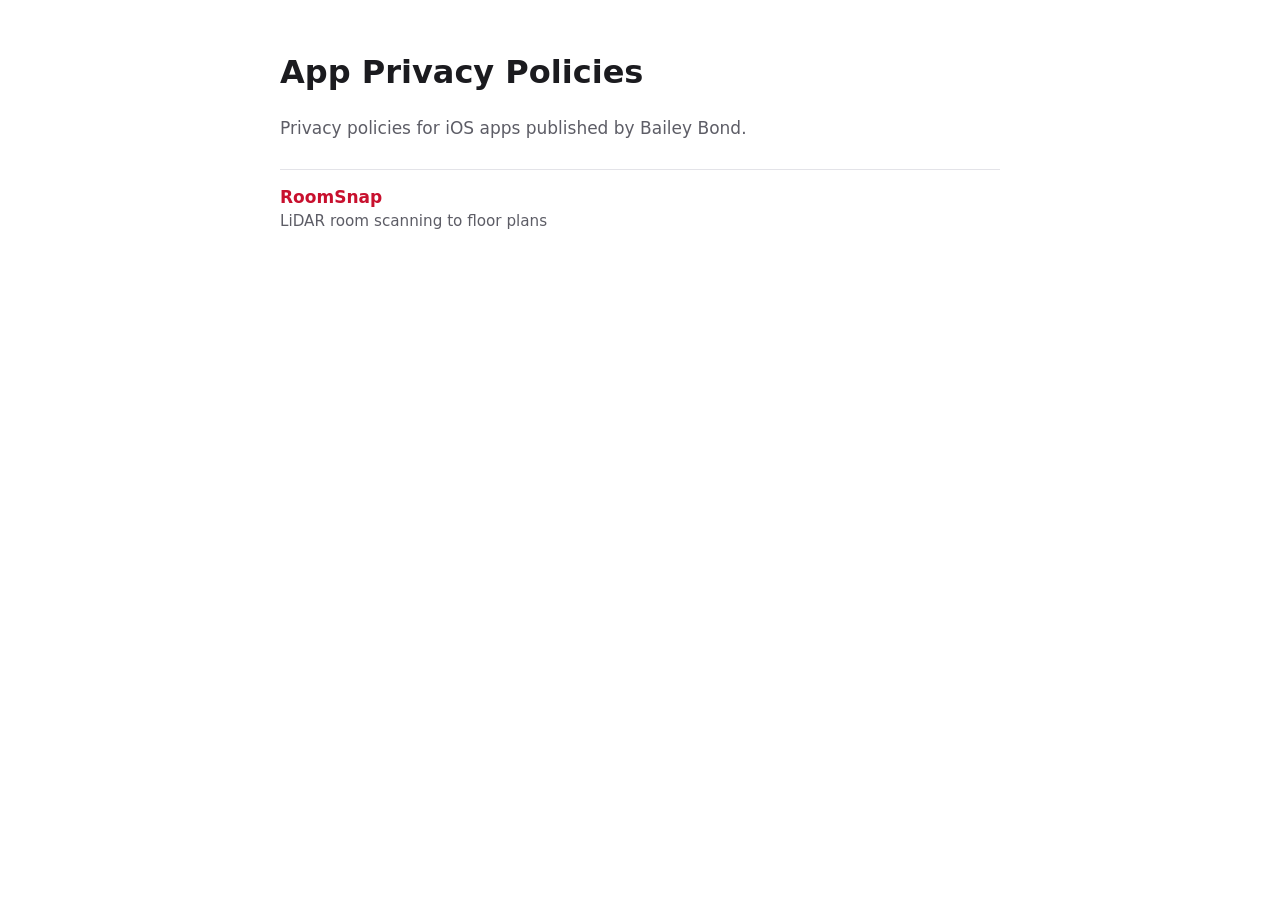
==== index.html @ c3aa6836 "Add RoomSnap privacy policy and an index of app policies Co-Authored-By: Claude Fable 5.2 <noreply@a" ====
<!doctype html>
<html lang="en">
<head>
  <meta charset="UTF-8" />
  <meta name="viewport" content="width=device-width, initial-scale=1.0" />
  <meta name="color-scheme" content="light dark" />
  <title>App Privacy Policies</title>
  <style>
    :root { --fg: #1b1b1f; --muted: #5d5d66; --bg: #ffffff; --rule: #e3e3e8; --accent: #c8102e; }
    @media (prefers-color-scheme: dark) {
      :root { --fg: #ececf1; --muted: #a2a2ad; --bg: #141418; --rule: #2a2a31; }
    }
    body { margin: 0; background: var(--bg); color: var(--fg);
      font: 17px/1.55 -apple-system, system-ui, sans-serif; }
    main { max-width: 720px; margin: 0 auto; padding: 48px 20px 80px; }
    h1 { font-size: 2rem; margin: 0 0 8px; }
    p { color: var(--muted); }
    ul { list-style: none; padding: 0; margin: 28px 0 0; }
    li { padding: 14px 0; border-top: 1px solid var(--rule); }
    a { color: var(--accent); font-weight: 600; text-decoration: none; }
    a:hover { text-decoration: underline; }
    span { color: var(--muted); display: block; font-size: 0.95rem; }
  </style>
</head>
<body>
<main>
  <h1>App Privacy Policies</h1>
  <p>Privacy policies for iOS apps published by Bailey Bond.</p>
  <ul>
    <li><a href="roomsnap/">RoomSnap</a><span>LiDAR room scanning to floor plans</span></li>
  </ul>
</main>
</body>
</html>
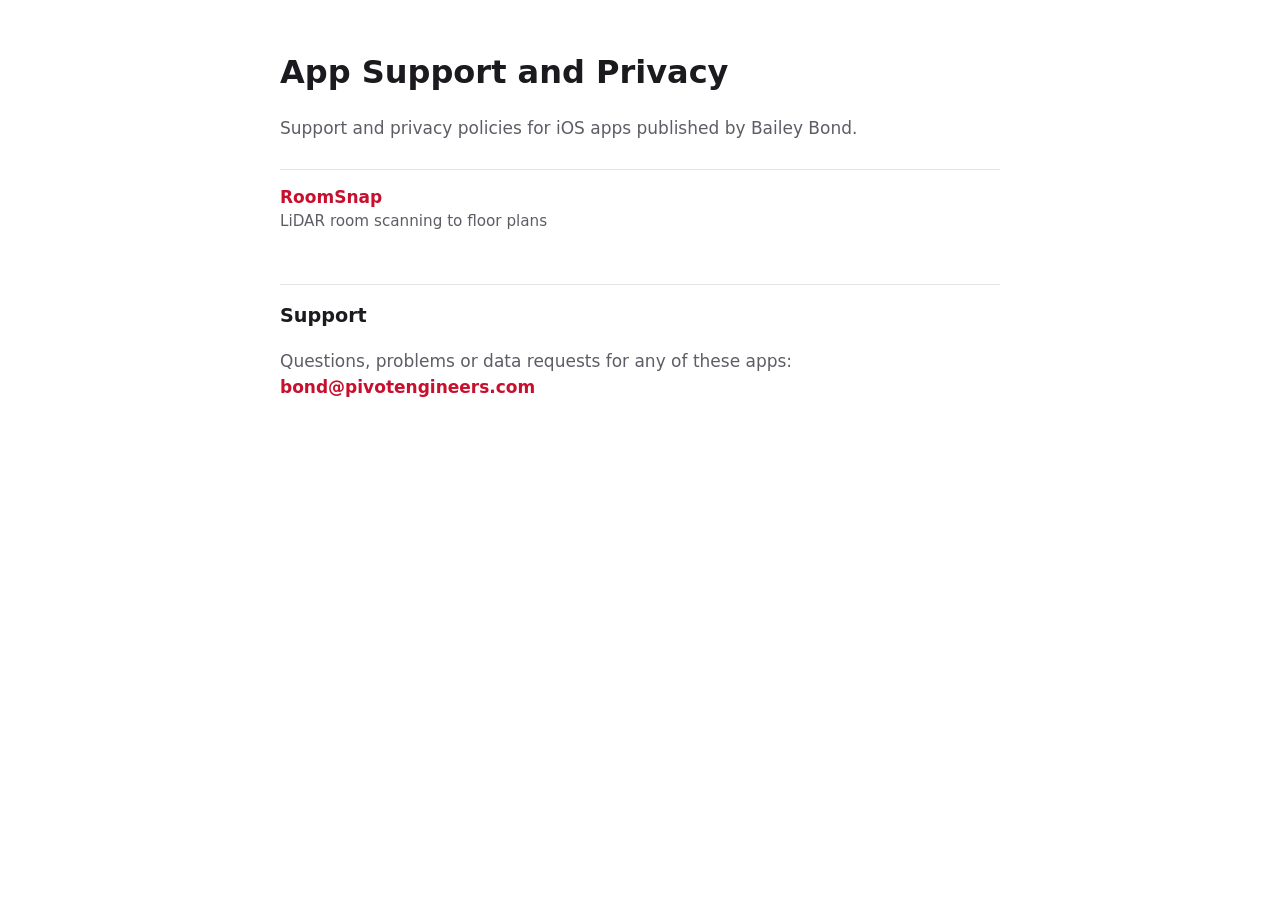
==== commit 2c61906a: "Add a contact email to the RoomSnap policy and a support section to the index Co-Authored-By: Claude" ====
--- a/index.html
+++ b/index.html
@@ -4,7 +4,7 @@
   <meta charset="UTF-8" />
   <meta name="viewport" content="width=device-width, initial-scale=1.0" />
   <meta name="color-scheme" content="light dark" />
-  <title>App Privacy Policies</title>
+  <title>App Support and Privacy</title>
   <style>
     :root { --fg: #1b1b1f; --muted: #5d5d66; --bg: #ffffff; --rule: #e3e3e8; --accent: #c8102e; }
     @media (prefers-color-scheme: dark) {
@@ -14,6 +14,7 @@
       font: 17px/1.55 -apple-system, system-ui, sans-serif; }
     main { max-width: 720px; margin: 0 auto; padding: 48px 20px 80px; }
     h1 { font-size: 2rem; margin: 0 0 8px; }
+    h2 { font-size: 1.2rem; margin: 36px 0 8px; padding-top: 16px; border-top: 1px solid var(--rule); }
     p { color: var(--muted); }
     ul { list-style: none; padding: 0; margin: 28px 0 0; }
     li { padding: 14px 0; border-top: 1px solid var(--rule); }
@@ -24,11 +25,13 @@
 </head>
 <body>
 <main>
-  <h1>App Privacy Policies</h1>
-  <p>Privacy policies for iOS apps published by Bailey Bond.</p>
+  <h1>App Support and Privacy</h1>
+  <p>Support and privacy policies for iOS apps published by Bailey Bond.</p>
   <ul>
     <li><a href="roomsnap/">RoomSnap</a><span>LiDAR room scanning to floor plans</span></li>
   </ul>
+  <h2>Support</h2>
+  <p>Questions, problems or data requests for any of these apps: <a href="mailto:bond@pivotengineers.com">bond@pivotengineers.com</a></p>
 </main>
 </body>
 </html>
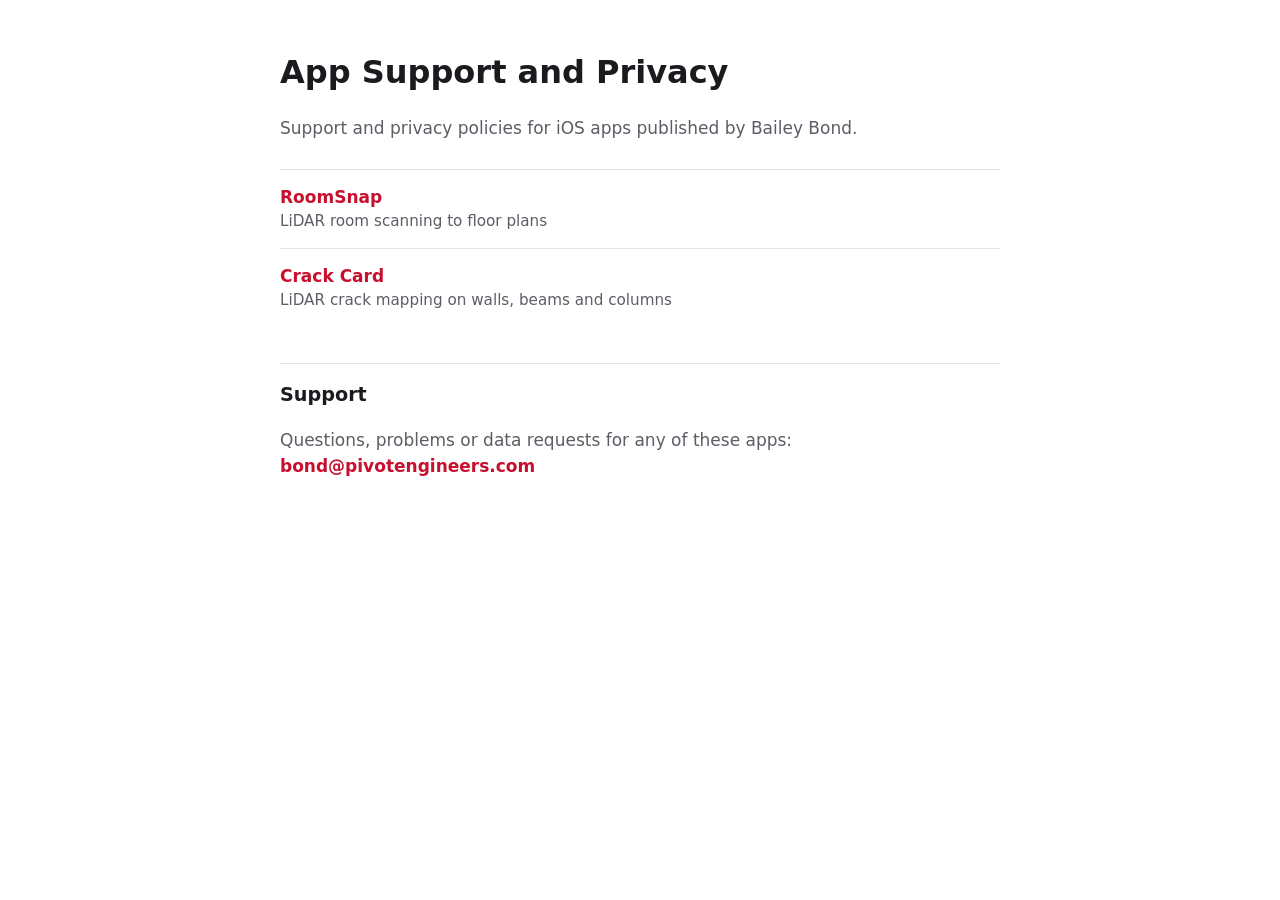
==== commit ed8d5719: "Add the Crack Card privacy policy and list it on the index" ====
--- a/index.html
+++ b/index.html
@@ -29,6 +29,7 @@
   <p>Support and privacy policies for iOS apps published by Bailey Bond.</p>
   <ul>
     <li><a href="roomsnap/">RoomSnap</a><span>LiDAR room scanning to floor plans</span></li>
+    <li><a href="crackcard/">Crack Card</a><span>LiDAR crack mapping on walls, beams and columns</span></li>
   </ul>
   <h2>Support</h2>
   <p>Questions, problems or data requests for any of these apps: <a href="mailto:bond@pivotengineers.com">bond@pivotengineers.com</a></p>
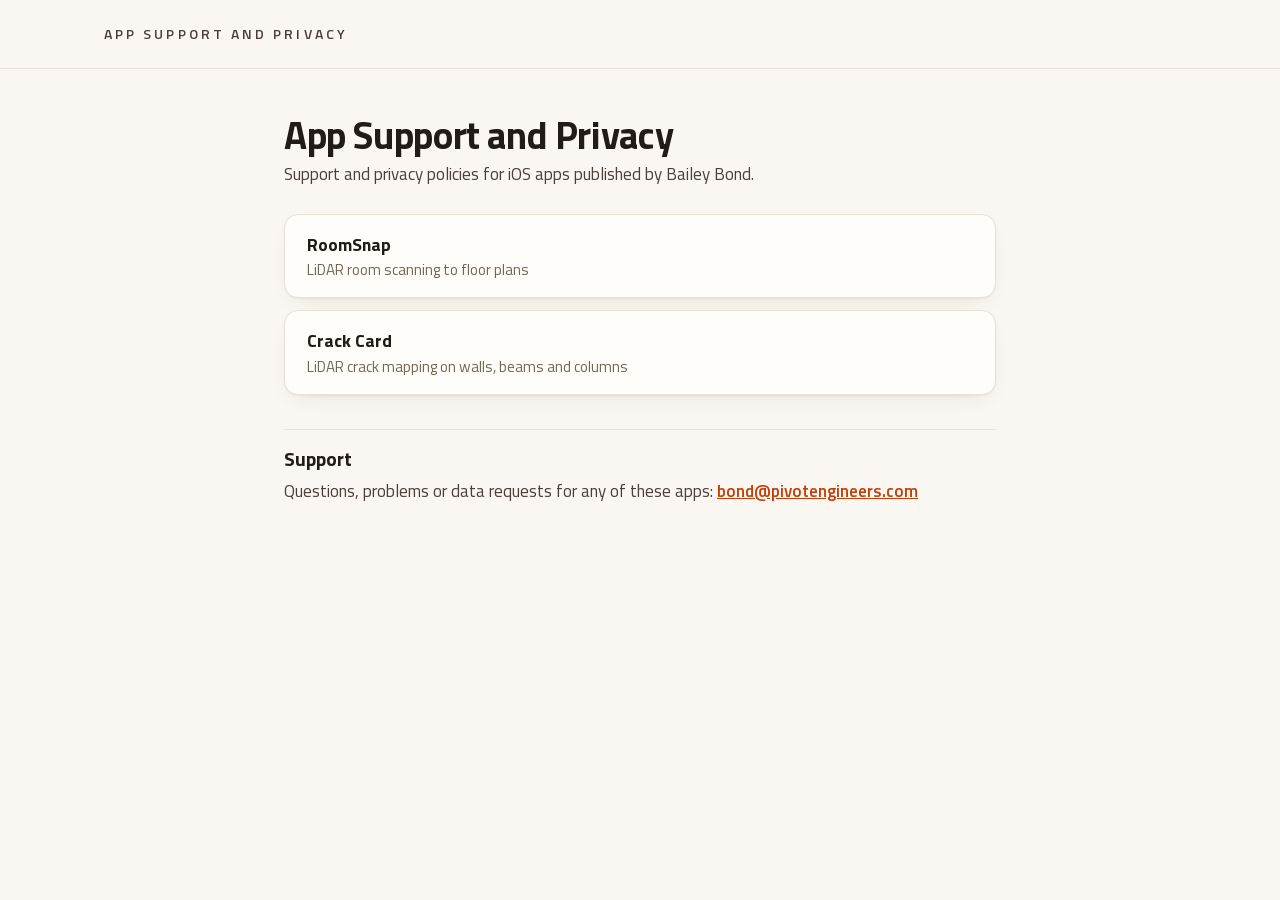
==== commit 0d696c0e: "Restyle the support and privacy pages in the Pivot tools look Shared stylesheet, self-hosted Titilli" ====
--- a/index.html
+++ b/index.html
@@ -3,33 +3,22 @@
 <head>
   <meta charset="UTF-8" />
   <meta name="viewport" content="width=device-width, initial-scale=1.0" />
-  <meta name="color-scheme" content="light dark" />
   <title>App Support and Privacy</title>
-  <style>
-    :root { --fg: #1b1b1f; --muted: #5d5d66; --bg: #ffffff; --rule: #e3e3e8; --accent: #c8102e; }
-    @media (prefers-color-scheme: dark) {
-      :root { --fg: #ececf1; --muted: #a2a2ad; --bg: #141418; --rule: #2a2a31; }
-    }
-    body { margin: 0; background: var(--bg); color: var(--fg);
-      font: 17px/1.55 -apple-system, system-ui, sans-serif; }
-    main { max-width: 720px; margin: 0 auto; padding: 48px 20px 80px; }
-    h1 { font-size: 2rem; margin: 0 0 8px; }
-    h2 { font-size: 1.2rem; margin: 36px 0 8px; padding-top: 16px; border-top: 1px solid var(--rule); }
-    p { color: var(--muted); }
-    ul { list-style: none; padding: 0; margin: 28px 0 0; }
-    li { padding: 14px 0; border-top: 1px solid var(--rule); }
-    a { color: var(--accent); font-weight: 600; text-decoration: none; }
-    a:hover { text-decoration: underline; }
-    span { color: var(--muted); display: block; font-size: 0.95rem; }
-  </style>
+  <link rel="stylesheet" href="assets/pivot-base.css" />
+  <link rel="stylesheet" href="assets/policy.css" />
 </head>
 <body>
-<main>
+<header class="top">
+  <div class="wrap top-inner">
+    <a class="brand" href="./"><span class="brand-text">App support and privacy</span></a>
+  </div>
+</header>
+<main class="doc">
   <h1>App Support and Privacy</h1>
   <p>Support and privacy policies for iOS apps published by Bailey Bond.</p>
-  <ul>
-    <li><a href="roomsnap/">RoomSnap</a><span>LiDAR room scanning to floor plans</span></li>
-    <li><a href="crackcard/">Crack Card</a><span>LiDAR crack mapping on walls, beams and columns</span></li>
+  <ul class="apps">
+    <li><a href="roomsnap/"><b>RoomSnap</b><span>LiDAR room scanning to floor plans</span></a></li>
+    <li><a href="crackcard/"><b>Crack Card</b><span>LiDAR crack mapping on walls, beams and columns</span></a></li>
   </ul>
   <h2>Support</h2>
   <p>Questions, problems or data requests for any of these apps: <a href="mailto:bond@pivotengineers.com">bond@pivotengineers.com</a></p>
--- a/assets/pivot-base.css
+++ b/assets/pivot-base.css
@@ -0,0 +1,149 @@
+/* Pivot tools: shared tokens and base components.
+   Source of truth for the look of every Pivot in-house web app. The hub
+   (pivot-hub/site/styles.css) is the reference implementation; this file is the
+   portable subset. Copy it into a project as-is, then add app-specific rules in a
+   second file. Do not rename or re-value tokens per app.
+
+   Font files live next to this file in fonts/. Adjust the three url() paths to
+   wherever the project serves them from. */
+
+@font-face { font-family: "Titillium Web"; font-style: normal; font-weight: 400; font-display: swap; src: url("fonts/titillium-400.woff2") format("woff2"); }
+@font-face { font-family: "Titillium Web"; font-style: normal; font-weight: 600; font-display: swap; src: url("fonts/titillium-600.woff2") format("woff2"); }
+@font-face { font-family: "Titillium Web"; font-style: normal; font-weight: 700; font-display: swap; src: url("fonts/titillium-700.woff2") format("woff2"); }
+
+:root {
+  /* warm neutrals */
+  --bg: #faf7f2;          /* page */
+  --bg-2: #f3eee6;        /* wells, table heads, hover fills */
+  --panel: #fffdf9;       /* cards, inputs */
+  --line: #e9e1d6;        /* hairlines */
+  --line-2: #d9cfc0;      /* stronger borders, dividers */
+  --ink: #221c17;         /* text */
+  --ink-2: #4a4038;       /* secondary text */
+  --muted: #74675a;       /* captions, labels (4.9:1 on --bg) */
+  /* brand */
+  --orange: #e8500f;      /* primary action fill, accents */
+  --orange-deep: #c43f08; /* links, hover, text-on-light */
+  --amber: #ffb400;       /* highlight only, never text */
+  --orange-tint: #fdeee5; /* tinted wells, row hover */
+  /* status */
+  --s-live: #5d6b2a;  --s-live-bg: #eef0dc;
+  --s-warn: #9a5a0a;  --s-warn-bg: #fdf1dc;
+  --s-int: #8a3b1b;   --s-int-bg: #f9e6dd;
+  --s-off: #74675a;   --s-off-bg: #efeae2;
+  --danger: #a3301a;  --danger-bg: #fbeee9;  --danger-line: #e8c3b6;
+  /* shape */
+  --radius: 14px;         /* cards, panels */
+  --radius-lg: 22px;      /* hero, sign-in card, feature bands */
+  --radius-sm: 10px;      /* inputs, wells */
+  --shadow: 0 1px 2px rgba(60, 40, 20, .05), 0 8px 24px -12px rgba(60, 40, 20, .18);
+  --shadow-hover: 0 2px 4px rgba(60, 40, 20, .06), 0 16px 32px -14px rgba(60, 40, 20, .28);
+  --font: "Titillium Web", -apple-system, BlinkMacSystemFont, "Segoe UI", Helvetica, Arial, sans-serif;
+  --mono: ui-monospace, "SF Mono", Menlo, Consolas, monospace;
+  color-scheme: light;
+}
+
+* { box-sizing: border-box; }
+html { scroll-padding-top: 80px; }
+body {
+  margin: 0;
+  font: 17px/1.55 var(--font);
+  color: var(--ink);
+  background: var(--bg);
+  -webkit-font-smoothing: antialiased;
+}
+a { color: var(--orange-deep); }
+h1, h2, h3 { margin: 0 0 .4rem; line-height: 1.15; }
+h1 { font-size: clamp(1.7rem, 3.5vw, 2.4rem); font-weight: 700; letter-spacing: -.01em; }
+h2 { font-size: .95rem; text-transform: uppercase; letter-spacing: .22em; font-weight: 700; color: var(--ink-2); }
+h3 { font-size: 1.25rem; font-weight: 700; }
+p { margin: 0 0 .75rem; }
+button, input, select, textarea { font: inherit; color: inherit; }
+[hidden] { display: none !important; }
+:focus-visible { outline: 2px solid var(--orange); outline-offset: 2px; border-radius: 4px; }
+.wrap { max-width: 1120px; margin: 0 auto; padding: 0 24px; }
+.subtle { color: var(--muted); }
+.small { font-size: .9rem; }
+.mono { font-family: var(--mono); font-size: .92em; }
+
+/* header: logo, divider, app name, then the signed-in pill on the right */
+.top { position: sticky; top: 0; z-index: 10; background: rgba(250, 247, 242, .85); backdrop-filter: blur(12px); -webkit-backdrop-filter: blur(12px); border-bottom: 1px solid var(--line); }
+.top-inner { display: flex; align-items: center; gap: 24px; height: 68px; }
+.brand { display: inline-flex; align-items: center; gap: 14px; color: var(--ink); text-decoration: none; }
+.brand img { height: 38px; width: auto; display: block; }
+.brand-divider { width: 1px; height: 26px; background: var(--line-2); }
+.brand-text { font-size: 14px; text-transform: uppercase; letter-spacing: .22em; color: var(--muted); font-weight: 600; white-space: nowrap; }
+.top-right { margin-left: auto; display: flex; align-items: center; gap: 12px; }
+.who { display: inline-flex; align-items: center; gap: 8px; font-size: 13px; color: var(--muted); white-space: nowrap; padding: 4px 12px; border: 1px solid var(--line); border-radius: 999px; background: var(--panel); }
+
+/* buttons: pill, orange primary; one primary per view */
+.btn {
+  display: inline-flex; align-items: center; gap: 8px; background: var(--orange); color: #fff; text-decoration: none; font-weight: 700;
+  font-size: .9rem; padding: 8px 16px; border: 1.5px solid transparent; border-radius: 999px; white-space: nowrap; letter-spacing: .01em; cursor: pointer;
+  transition: background .15s ease, transform .15s ease, border-color .15s ease;
+}
+.btn:hover { background: var(--orange-deep); transform: translateY(-1px); text-decoration: none; }
+.btn.secondary { background: transparent; color: var(--ink); border-color: var(--line-2); }
+.btn.secondary:hover { background: var(--panel); border-color: var(--ink); }
+.btn.ghost { background: transparent; color: var(--ink-2); }
+.btn.ghost:hover { background: var(--bg-2); color: var(--ink); transform: none; }
+.btn.small { padding: 5px 12px; font-size: 13px; }
+/* last, so it wins over the variants above */
+.btn:disabled, .btn.disabled, .btn.secondary:disabled, .btn.secondary.disabled, .btn.ghost:disabled, .btn.ghost.disabled { background: var(--bg-2); color: var(--muted); border-color: transparent; pointer-events: none; cursor: default; transform: none; }
+
+/* surfaces */
+.card, .panel { background: var(--panel); border: 1px solid var(--line); border-radius: var(--radius); box-shadow: var(--shadow); }
+.card { padding: 22px 24px 20px; }
+.card.lift { transition: transform .18s ease, box-shadow .18s ease, border-color .18s ease; }
+.card.lift:hover { transform: translateY(-3px); box-shadow: var(--shadow-hover); border-color: var(--line-2); }
+.well { background: var(--bg-2); border-radius: var(--radius-sm); padding: 10px 12px; }
+.kind { font-size: 11.5px; text-transform: uppercase; letter-spacing: .14em; color: var(--muted); font-weight: 700; }
+
+/* status pills */
+.status { display: inline-block; font-size: 12px; font-weight: 700; padding: 3px 11px; border-radius: 999px; letter-spacing: .02em; }
+.status[data-s="live"], .status[data-s="pilot"], .status[data-s="ok"] { color: var(--s-live); background: var(--s-live-bg); }
+.status[data-s="review"], .status[data-s="building"], .status[data-s="warn"] { color: var(--s-warn); background: var(--s-warn-bg); }
+.status[data-s="internal"] { color: var(--s-int); background: var(--s-int-bg); }
+.status[data-s="parked"], .status[data-s="off"] { color: var(--s-off); background: var(--s-off-bg); }
+
+/* notices */
+.notice { padding: 14px 18px; border-radius: var(--radius); background: var(--panel); color: var(--ink-2); border: 1px solid var(--line); }
+.notice.error { color: var(--danger); border-color: var(--danger-line); background: var(--danger-bg); }
+
+/* form fields */
+label.field, .field > label { display: block; font-size: 11.5px; text-transform: uppercase; letter-spacing: .12em; color: var(--muted); font-weight: 700; margin-bottom: 4px; }
+input[type="text"], input[type="email"], input[type="search"], input[type="number"], select, textarea {
+  width: 100%; padding: 9px 12px; background: var(--panel); border: 1.5px solid var(--line-2); border-radius: var(--radius-sm);
+}
+input:focus, select:focus, textarea:focus { outline: none; border-color: var(--orange); box-shadow: 0 0 0 3px var(--orange-tint); }
+
+/* tables */
+.table-wrap { overflow-x: auto; border: 1px solid var(--line); border-radius: var(--radius); background: var(--panel); box-shadow: var(--shadow); }
+table.data { width: 100%; border-collapse: collapse; font-size: .95rem; }
+table.data th, table.data td { padding: 10px 14px; text-align: left; border-bottom: 1px solid var(--line); vertical-align: top; }
+table.data th { font-size: 11.5px; text-transform: uppercase; letter-spacing: .12em; color: var(--muted); font-weight: 700; background: var(--bg-2); }
+table.data tbody tr:last-child td { border-bottom: 0; }
+table.data tbody tr:hover td { background: var(--orange-tint); }
+
+/* progress and spinner */
+.progress { height: 6px; background: var(--line); border-radius: 3px; overflow: hidden; }
+.progress > div { height: 100%; width: 0; background: var(--orange); transition: width .6s; }
+.spinner { width: 18px; height: 18px; border-radius: 50%; border: 2px solid var(--line-2); border-top-color: var(--orange); animation: pivot-spin .8s linear infinite; flex: none; }
+@keyframes pivot-spin { to { transform: rotate(360deg); } }
+
+/* sign-in screen */
+.signin { min-height: 100vh; display: grid; place-items: center; padding: 24px; background: linear-gradient(160deg, var(--bg) 40%, var(--orange-tint)); }
+.signin-card { width: min(440px, 100%); padding: 40px 36px; border: 1px solid var(--line); border-radius: var(--radius-lg); background: var(--panel); box-shadow: var(--shadow); text-align: center; display: grid; gap: 20px; justify-items: center; }
+.signin-card img { height: 48px; width: auto; }
+
+/* footer */
+.foot { border-top: 1px solid var(--line); margin-top: 24px; padding: 24px 0 40px; color: var(--muted); font-size: .85rem; }
+
+@media (max-width: 760px) {
+  .wrap { padding: 0 16px; }
+  .top-inner { gap: 12px; }
+  .brand-text, .brand-divider { display: none; }
+}
+@media (prefers-reduced-motion: reduce) {
+  * { transition: none !important; animation-duration: .01ms !important; }
+}
--- a/assets/policy.css
+++ b/assets/policy.css
@@ -0,0 +1,21 @@
+/* Support and privacy pages: page rules on top of pivot-base.css (the Pivot tools look). */
+.top .brand-text { color: var(--ink-2); }
+.top .brand-text b { color: var(--orange-deep); font-weight: 700; }
+main.doc { max-width: 760px; margin: 0 auto; padding: 44px 24px 72px; }
+main.doc h1 { margin-bottom: 4px; }
+main.doc h2 { font-size: 1.2rem; text-transform: none; letter-spacing: 0; color: var(--ink); margin: 34px 0 8px; padding-top: 18px; border-top: 1px solid var(--line); }
+main.doc p, main.doc li { color: var(--ink-2); }
+main.doc a { font-weight: 600; }
+.meta { color: var(--muted); margin-bottom: 30px; }
+.apps { list-style: none; padding: 0; margin: 26px 0 0; display: grid; gap: 12px; }
+.apps a { display: block; padding: 16px 22px; background: var(--panel); border: 1px solid var(--line); border-radius: var(--radius); box-shadow: var(--shadow); color: var(--ink); text-decoration: none; transition: transform .18s ease, box-shadow .18s ease, border-color .18s ease; }
+.apps a:hover { transform: translateY(-2px); box-shadow: var(--shadow-hover); border-color: var(--orange); }
+.apps b { display: block; font-size: 1.1rem; }
+.apps span { display: block; color: var(--muted); font-size: .95rem; font-weight: 400; }
+main.doc table { border-collapse: collapse; width: 100%; font-size: .95rem; background: var(--panel); border: 1px solid var(--line); border-radius: var(--radius); overflow: hidden; }
+main.doc th, main.doc td { text-align: left; padding: 10px 14px; border-bottom: 1px solid var(--line); vertical-align: top; }
+main.doc th { font-size: 11.5px; text-transform: uppercase; letter-spacing: .12em; color: var(--muted); font-weight: 700; background: var(--bg-2); }
+main.doc tr:last-child td { border-bottom: 0; }
+.table-scroll { overflow-x: auto; }
+/* These pages carry no logo, so the name stays in the header at phone width. */
+@media (max-width: 760px) { .top .brand-text { display: inline; font-size: 12px; } main.doc { padding: 32px 16px 56px; } }
